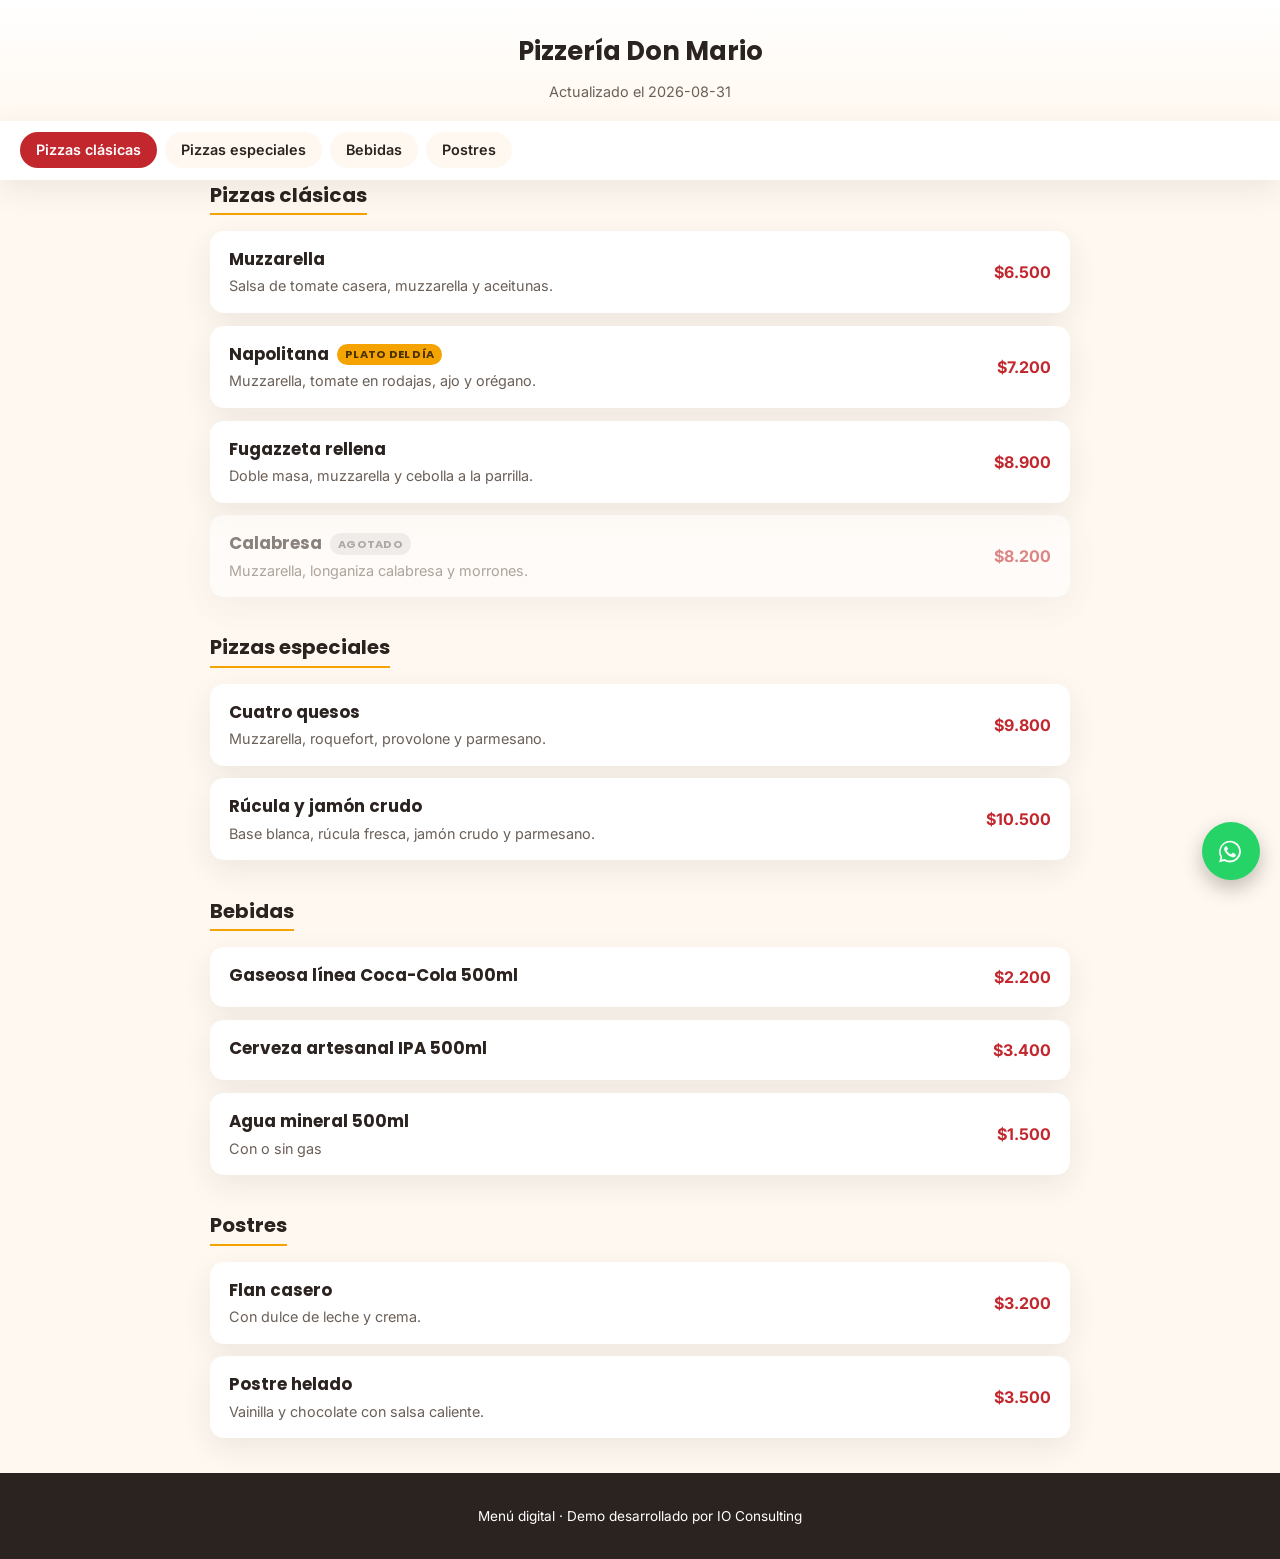
==== index.html @ 49fc43c4 "Menú QR demo: Pizzería Don Mario (menú público + panel de edición + generador de QR)" ====
<!DOCTYPE html>
<html lang="es">
<head>
<meta charset="UTF-8">
<meta name="viewport" content="width=device-width, initial-scale=1.0">
<title>Menú — Pizzería Don Mario</title>
<meta name="description" content="Menú digital de Pizzería Don Mario. Escaneá el QR de la mesa y pedí por WhatsApp.">
<meta name="theme-color" content="#c1272d">
<link rel="preconnect" href="https://fonts.googleapis.com">
<link rel="preconnect" href="https://fonts.gstatic.com" crossorigin>
<link href="https://fonts.googleapis.com/css2?family=Poppins:wght@600;700&family=Inter:wght@400;500;600&display=swap" rel="stylesheet">
<link rel="stylesheet" href="css/styles.css">
</head>
<body>

<header class="menu-header">
  <div class="container">
    <h1 id="nombreNegocio">Cargando menú...</h1>
    <p class="menu-updated">Actualizado el <span id="fechaActualizado">—</span></p>
  </div>
</header>

<nav class="category-nav" id="categoryNav" aria-label="Categorías del menú"></nav>

<main class="container">
  <div id="menuContent" aria-live="polite">
    <p class="loading">Cargando el menú…</p>
  </div>
</main>

<footer class="site-footer">
  <div class="container">
    <p>Menú digital · Demo desarrollado por IO Consulting</p>
  </div>
</footer>

<a id="whatsappFloat" class="whatsapp-float" href="#" target="_blank" rel="noopener" aria-label="Pedir por WhatsApp">
  <svg width="30" height="30" viewBox="0 0 24 24" fill="white" aria-hidden="true"><path d="M17.6 6.3A8.9 8.9 0 0 0 3.6 17l-1.1 4 4.1-1a8.9 8.9 0 0 0 4.4 1.2h0A8.9 8.9 0 0 0 20 12.9a8.8 8.8 0 0 0-2.4-6.6ZM11 19.6a7.4 7.4 0 0 1-3.8-1l-.3-.2-2.5.6.6-2.4-.2-.3a7.4 7.4 0 1 1 13.7-3.9A7.4 7.4 0 0 1 11 19.6Zm4.1-5.5c-.2-.1-1.3-.6-1.5-.7s-.3-.1-.5.1-.6.7-.8.9-.3.2-.5.1a6 6 0 0 1-1.8-1.1 6.7 6.7 0 0 1-1.2-1.5c-.1-.2 0-.4.1-.5l.4-.4.2-.4v-.4c0-.1-.5-1.2-.7-1.6s-.4-.4-.5-.4h-.4a.9.9 0 0 0-.6.3 2.6 2.6 0 0 0-.8 1.9 4.5 4.5 0 0 0 1 2.5 10.3 10.3 0 0 0 4 3.5c.5.2 1 .4 1.3.5a3.1 3.1 0 0 0 1.4.1 2.3 2.3 0 0 0 1.5-1.1 1.9 1.9 0 0 0 .1-1.1c-.1-.1-.2-.2-.4-.3Z"/></svg>
</a>

<script src="js/menu.js"></script>
</body>
</html>
---- css/styles.css ----
/* Variables de tema — cambiar esto alcanza para adaptar a otro rubro */
:root {
  --color-primary: #c1272d;
  --color-primary-dark: #8f1a1f;
  --color-secondary: #f4a300;
  --color-whatsapp: #25d366;
  --color-bg: #fff8f0;
  --color-bg-alt: #ffffff;
  --color-text: #2b2320;
  --color-text-light: #6b6058;
  --color-danger: #b3261e;
  --font-heading: 'Poppins', sans-serif;
  --font-body: 'Inter', system-ui, sans-serif;
  --radius: 14px;
  --shadow: 0 10px 30px rgba(43, 35, 32, 0.08);
  --max-width: 900px;
}

* { box-sizing: border-box; }

body {
  margin: 0;
  font-family: var(--font-body);
  color: var(--color-text);
  background: var(--color-bg);
  line-height: 1.5;
}

h1, h2, h3 { font-family: var(--font-heading); margin: 0 0 0.4em; }

.container { max-width: var(--max-width); margin: 0 auto; padding: 0 1.25rem; }

/* Header */
.menu-header {
  background: linear-gradient(180deg, var(--color-bg-alt), var(--color-bg));
  padding: 2rem 0 1.2rem;
  text-align: center;
  box-shadow: var(--shadow);
}
.menu-header h1 { font-size: 1.6rem; }
.menu-updated { color: var(--color-text-light); font-size: 0.9rem; margin: 0; }

/* Category nav */
.category-nav {
  position: sticky;
  top: 0;
  z-index: 20;
  background: var(--color-bg-alt);
  display: flex;
  gap: 0.5rem;
  overflow-x: auto;
  padding: 0.7rem 1.25rem;
  box-shadow: var(--shadow);
}
.category-nav a {
  flex: none;
  padding: 0.45rem 1rem;
  border-radius: 999px;
  background: var(--color-bg);
  color: var(--color-text);
  text-decoration: none;
  font-size: 0.9rem;
  font-weight: 600;
  white-space: nowrap;
}
.category-nav a.active { background: var(--color-primary); color: white; }

/* Menu content */
main { padding: 1.5rem 0 3rem; }
.category-block { margin-bottom: 2.2rem; scroll-margin-top: 4.5rem; }
.category-title {
  font-size: 1.25rem;
  border-bottom: 2px solid var(--color-secondary);
  display: inline-block;
  padding-bottom: 0.2rem;
  margin-bottom: 1rem;
}

.item-card {
  display: flex;
  justify-content: space-between;
  gap: 1rem;
  background: var(--color-bg-alt);
  border-radius: var(--radius);
  box-shadow: var(--shadow);
  padding: 1rem 1.2rem;
  margin-bottom: 0.8rem;
}
.item-card.agotado { opacity: 0.55; }
.item-info h3 { font-size: 1.05rem; margin-bottom: 0.2rem; display: flex; align-items: center; gap: 0.5rem; flex-wrap: wrap; }
.item-info p { margin: 0; color: var(--color-text-light); font-size: 0.9rem; }
.item-price { font-weight: 700; color: var(--color-primary); white-space: nowrap; align-self: center; }

.badge {
  font-size: 0.7rem;
  font-weight: 700;
  padding: 0.15rem 0.5rem;
  border-radius: 999px;
  text-transform: uppercase;
  letter-spacing: 0.02em;
}
.badge-destacado { background: var(--color-secondary); color: #4a3200; }
.badge-agotado { background: #e4e4e4; color: #6b6b6b; }

.loading { text-align: center; color: var(--color-text-light); padding: 2rem 0; }

/* Footer */
.site-footer { background: var(--color-text); color: white; padding: 1.2rem 0; text-align: center; font-size: 0.85rem; }

/* WhatsApp floating button */
.whatsapp-float {
  position: fixed;
  bottom: 1.25rem;
  right: 1.25rem;
  width: 58px;
  height: 58px;
  background: var(--color-whatsapp);
  border-radius: 50%;
  display: flex;
  align-items: center;
  justify-content: center;
  box-shadow: 0 8px 20px rgba(0,0,0,0.25);
  z-index: 30;
}

/* Buttons (admin) */
.btn {
  display: inline-flex;
  align-items: center;
  gap: 0.5rem;
  padding: 0.7rem 1.3rem;
  border-radius: 999px;
  font-weight: 600;
  text-decoration: none;
  border: none;
  cursor: pointer;
  font-size: 0.95rem;
}
.btn-primary { background: var(--color-primary); color: white; }
.btn-whatsapp { background: var(--color-whatsapp); color: white; }
.btn-danger { background: transparent; color: var(--color-danger); border: 1px solid var(--color-danger); padding: 0.4rem 0.9rem; font-size: 0.85rem; }

/* Admin */
.admin-body { background: var(--color-bg); }
.admin-main { padding: 1.5rem 0 3rem; display: flex; flex-direction: column; gap: 1.5rem; }
.admin-panel {
  background: var(--color-bg-alt);
  border-radius: var(--radius);
  box-shadow: var(--shadow);
  padding: 1.4rem;
}
.admin-panel-note { background: #fff3e0; }
.admin-panel-header { display: flex; justify-content: space-between; align-items: center; flex-wrap: wrap; gap: 0.6rem; }
.admin-hint { color: var(--color-text-light); font-size: 0.9rem; }
.qr-box { display: flex; justify-content: center; padding: 1rem 0; }

.edit-row {
  display: grid;
  grid-template-columns: 1fr;
  gap: 0.6rem;
  border: 1px solid rgba(0,0,0,0.08);
  border-radius: 10px;
  padding: 1rem;
  margin-bottom: 0.8rem;
}
.edit-row input[type="text"], .edit-row input[type="number"], .edit-row select {
  width: 100%;
  padding: 0.5rem 0.6rem;
  border: 1px solid rgba(0,0,0,0.15);
  border-radius: 8px;
  font-family: inherit;
  font-size: 0.9rem;
}
.edit-row label { font-size: 0.8rem; font-weight: 600; color: var(--color-text-light); display: block; margin-bottom: 0.2rem; }
.edit-row-toggles { display: flex; gap: 1.2rem; align-items: center; flex-wrap: wrap; }
.edit-row-toggles label { display: flex; align-items: center; gap: 0.4rem; font-weight: 500; color: var(--color-text); }
.edit-row-footer { display: flex; justify-content: space-between; align-items: center; margin-top: 0.4rem; }
.category-heading-edit { font-weight: 700; margin: 1.2rem 0 0.4rem; }

@media (min-width: 640px) {
  .edit-row { grid-template-columns: 2fr 1fr; }
  .edit-row-toggles, .edit-row-footer { grid-column: 1 / -1; }
}
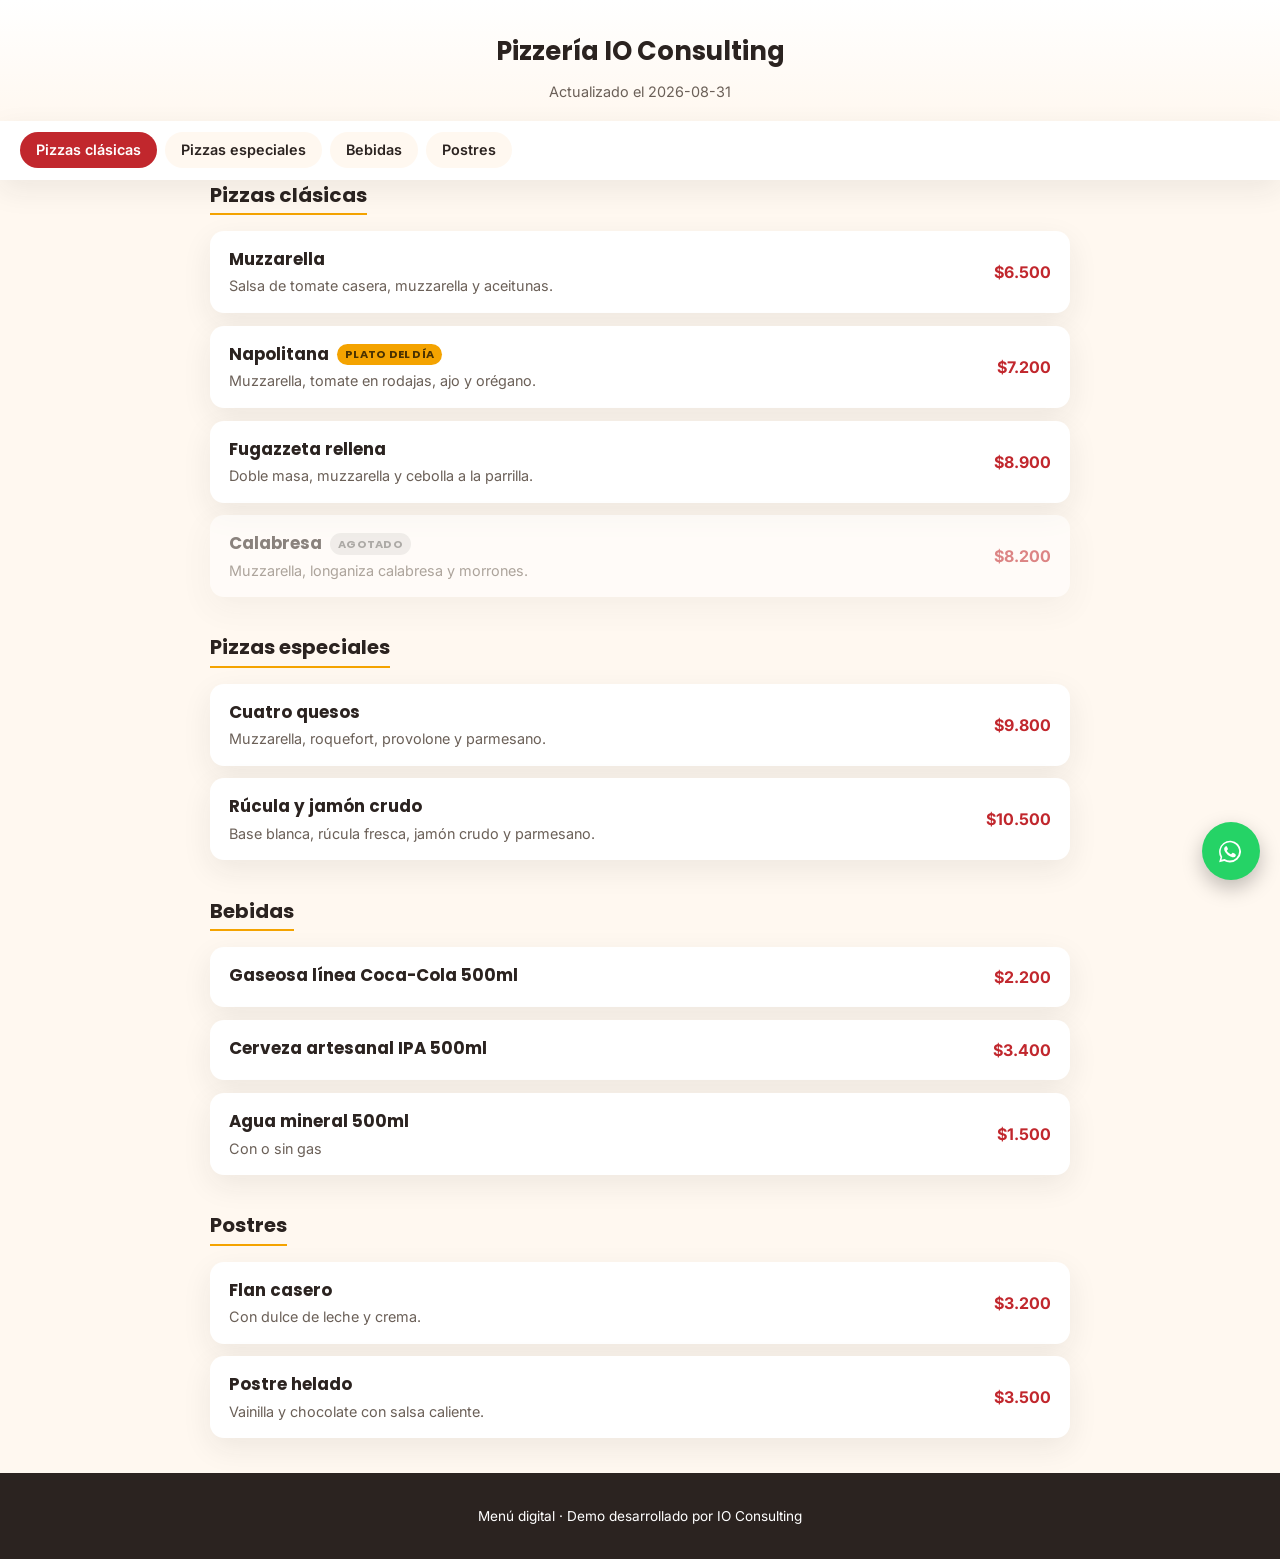
==== commit 4ffd4aaa: "Renombrar marca ficticia a Pizzería IO Consulting (evitar coincidencias con negocios reales)" ====
--- a/index.html
+++ b/index.html
@@ -3,8 +3,8 @@
 <head>
 <meta charset="UTF-8">
 <meta name="viewport" content="width=device-width, initial-scale=1.0">
-<title>Menú — Pizzería Don Mario</title>
-<meta name="description" content="Menú digital de Pizzería Don Mario. Escaneá el QR de la mesa y pedí por WhatsApp.">
+<title>Menú — Pizzería IO Consulting</title>
+<meta name="description" content="Menú digital de Pizzería IO Consulting. Escaneá el QR de la mesa y pedí por WhatsApp.">
 <meta name="theme-color" content="#c1272d">
 <link rel="preconnect" href="https://fonts.googleapis.com">
 <link rel="preconnect" href="https://fonts.gstatic.com" crossorigin>
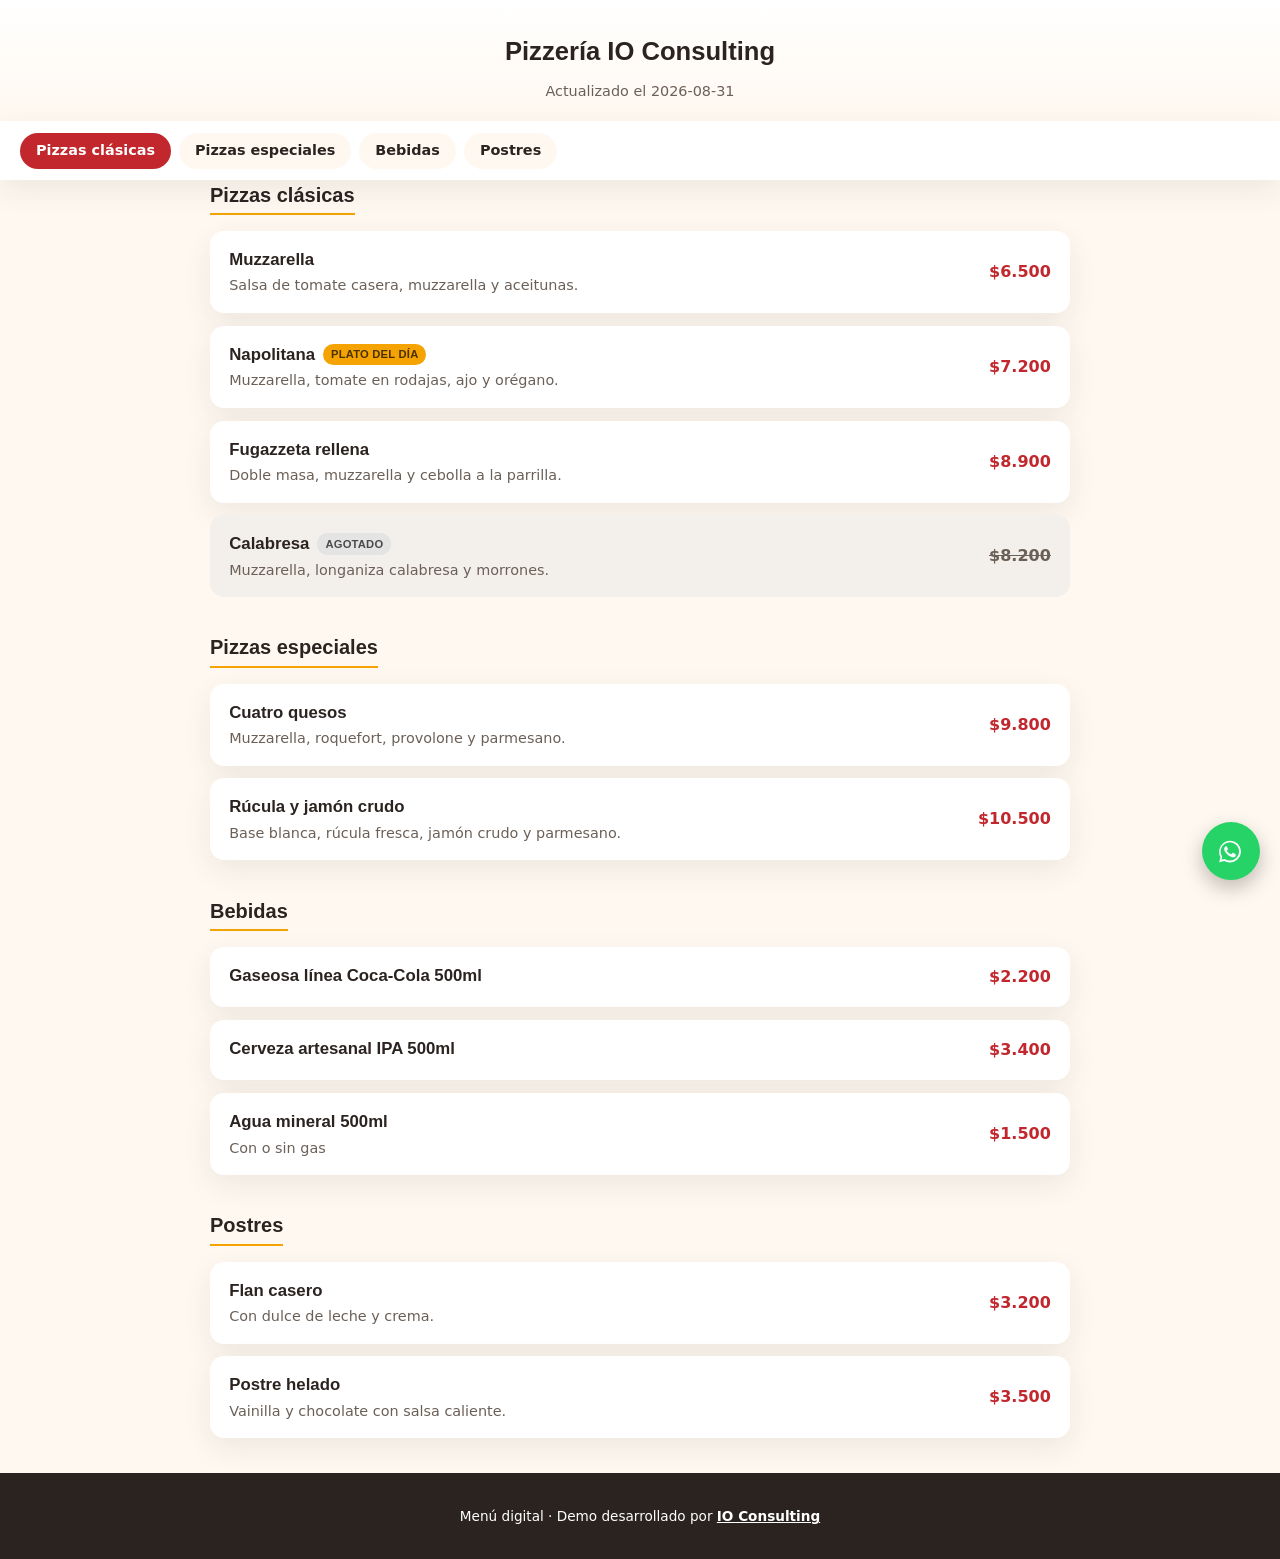
==== commit a75dc21c: "Auditoría: XSS del menú, CSP, accesibilidad y metadatos para compartir - menu.js: los platos se arma" ====
--- a/index.html
+++ b/index.html
@@ -6,6 +6,19 @@
 <title>Menú — Pizzería IO Consulting</title>
 <meta name="description" content="Menú digital de Pizzería IO Consulting. Escaneá el QR de la mesa y pedí por WhatsApp.">
 <meta name="theme-color" content="#c1272d">
+<meta http-equiv="Content-Security-Policy" content="default-src 'self'; script-src 'self'; style-src 'self' https://fonts.googleapis.com; font-src https://fonts.gstatic.com; img-src 'self' data:; connect-src 'self'; base-uri 'self'; form-action 'none'">
+<link rel="canonical" href="https://ioconsultingarg.github.io/menu-qr-demo/">
+<link rel="icon" href="assets/favicon.svg" type="image/svg+xml">
+<meta property="og:type" content="website">
+<meta property="og:locale" content="es_AR">
+<meta property="og:url" content="https://ioconsultingarg.github.io/menu-qr-demo/">
+<meta property="og:title" content="Menú digital por QR — Demo de IO Consulting">
+<meta property="og:description" content="El QR de la mesa no cambia; los precios y los platos sí, sin reimprimir la carta.">
+<meta property="og:image" content="https://ioconsultingarg.github.io/menu-qr-demo/assets/og.png">
+<meta property="og:image:width" content="1200">
+<meta property="og:image:height" content="630">
+<meta name="twitter:card" content="summary_large_image">
+<meta name="twitter:image" content="https://ioconsultingarg.github.io/menu-qr-demo/assets/og.png">
 <link rel="preconnect" href="https://fonts.googleapis.com">
 <link rel="preconnect" href="https://fonts.gstatic.com" crossorigin>
 <link href="https://fonts.googleapis.com/css2?family=Poppins:wght@600;700&family=Inter:wght@400;500;600&display=swap" rel="stylesheet">
@@ -15,7 +28,7 @@
 
 <header class="menu-header">
   <div class="container">
-    <h1 id="nombreNegocio">Cargando menú...</h1>
+    <h1 id="nombreNegocio">Pizzería IO Consulting</h1>
     <p class="menu-updated">Actualizado el <span id="fechaActualizado">—</span></p>
   </div>
 </header>
@@ -30,7 +43,7 @@
 
 <footer class="site-footer">
   <div class="container">
-    <p>Menú digital · Demo desarrollado por IO Consulting</p>
+    <p>Menú digital · Demo desarrollado por <a href="https://ioconsulting.com.ar" target="_blank" rel="noopener">IO Consulting</a></p>
   </div>
 </footer>
 
--- a/css/styles.css
+++ b/css/styles.css
@@ -1,4 +1,4 @@
-/* Variables de tema — cambiar esto alcanza para adaptar a otro rubro */
+/* Variables de tema */
 :root {
   --color-primary: #c1272d;
   --color-primary-dark: #8f1a1f;
@@ -86,7 +86,8 @@
   padding: 1rem 1.2rem;
   margin-bottom: 0.8rem;
 }
-.item-card.agotado { opacity: 0.55; }
+.item-card.agotado { background: #f3efea; box-shadow: none; }
+.item-card.agotado .item-price { color: var(--color-text-light); text-decoration: line-through; }
 .item-info h3 { font-size: 1.05rem; margin-bottom: 0.2rem; display: flex; align-items: center; gap: 0.5rem; flex-wrap: wrap; }
 .item-info p { margin: 0; color: var(--color-text-light); font-size: 0.9rem; }
 .item-price { font-weight: 700; color: var(--color-primary); white-space: nowrap; align-self: center; }
@@ -100,12 +101,13 @@
   letter-spacing: 0.02em;
 }
 .badge-destacado { background: var(--color-secondary); color: #4a3200; }
-.badge-agotado { background: #e4e4e4; color: #6b6b6b; }
+.badge-agotado { background: #e4e4e4; color: #4a4a4a; }
 
 .loading { text-align: center; color: var(--color-text-light); padding: 2rem 0; }
 
 /* Footer */
 .site-footer { background: var(--color-text); color: white; padding: 1.2rem 0; text-align: center; font-size: 0.85rem; }
+.site-footer a { color: white; font-weight: 600; }
 
 /* WhatsApp floating button */
 .whatsapp-float {
@@ -137,7 +139,7 @@
   font-size: 0.95rem;
 }
 .btn-primary { background: var(--color-primary); color: white; }
-.btn-whatsapp { background: var(--color-whatsapp); color: white; }
+.btn-whatsapp { background: #0f7a40; color: white; }
 .btn-danger { background: transparent; color: var(--color-danger); border: 1px solid var(--color-danger); padding: 0.4rem 0.9rem; font-size: 0.85rem; }
 
 /* Admin */
@@ -172,6 +174,11 @@
   font-size: 0.9rem;
 }
 .edit-row label { font-size: 0.8rem; font-weight: 600; color: var(--color-text-light); display: block; margin-bottom: 0.2rem; }
+.edit-row label > input[type="text"], .edit-row label > input[type="number"] { margin-top: 0.2rem; }
+.edit-row-full { grid-column: 1 / -1; }
+.admin-add { display: flex; align-items: center; gap: 0.6rem; flex-wrap: wrap; }
+.admin-add label { font-size: 0.85rem; font-weight: 600; color: var(--color-text-light); }
+.admin-add select { padding: 0.55rem 0.6rem; border: 1px solid rgba(0,0,0,0.15); border-radius: 8px; font-family: inherit; font-size: 0.9rem; background: white; }
 .edit-row-toggles { display: flex; gap: 1.2rem; align-items: center; flex-wrap: wrap; }
 .edit-row-toggles label { display: flex; align-items: center; gap: 0.4rem; font-weight: 500; color: var(--color-text); }
 .edit-row-footer { display: flex; justify-content: space-between; align-items: center; margin-top: 0.4rem; }
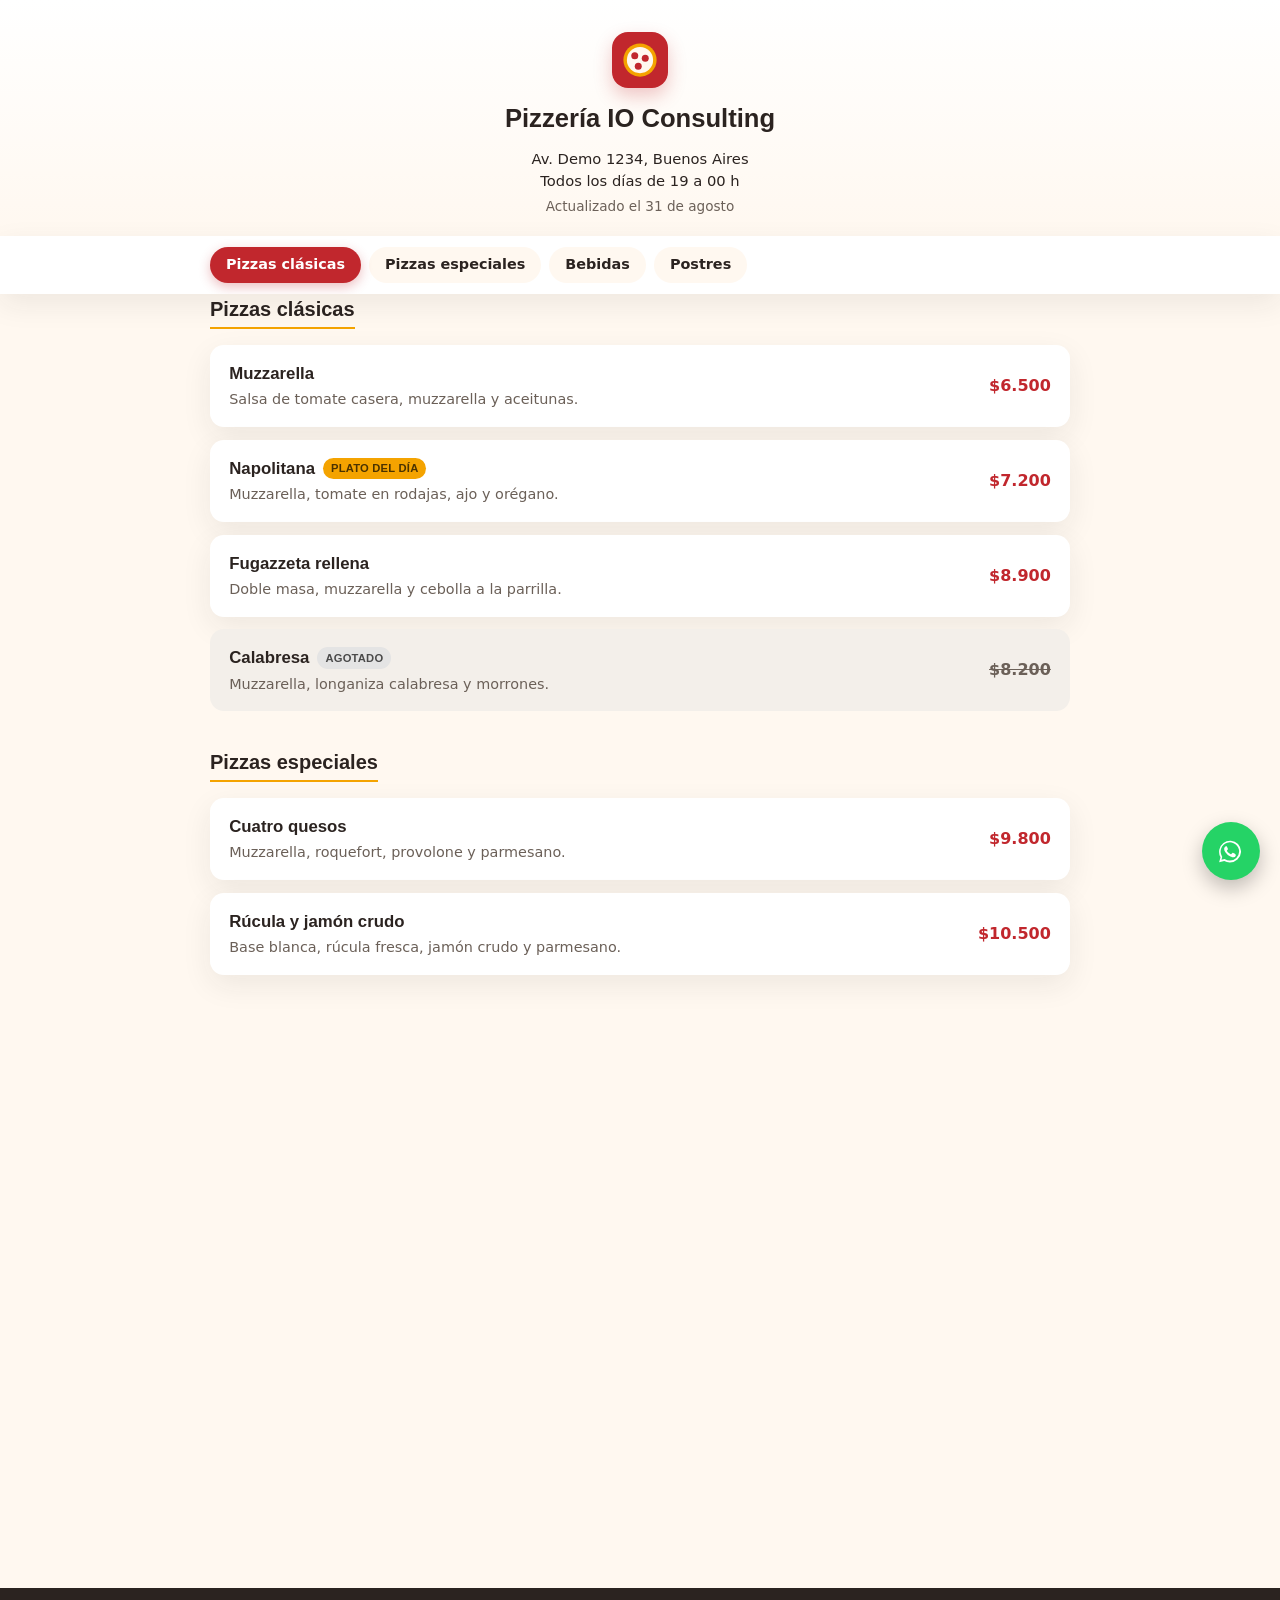
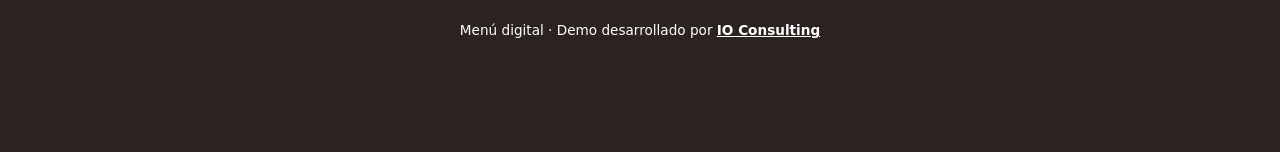
==== commit 49b7480a: "Menú: categoría activa que se desliza, entrada escalonada y encabezado con identidad - La pastilla d" ====
--- a/index.html
+++ b/index.html
@@ -28,7 +28,9 @@
 
 <header class="menu-header">
   <div class="container">
+    <img class="menu-logo" src="assets/favicon.svg" alt="" width="56" height="56">
     <h1 id="nombreNegocio">Pizzería IO Consulting</h1>
+    <p class="menu-meta" id="datosNegocio" hidden></p>
     <p class="menu-updated">Actualizado el <span id="fechaActualizado">—</span></p>
   </div>
 </header>
@@ -41,7 +43,7 @@
   </div>
 </main>
 
-<footer class="site-footer">
+<footer class="site-footer site-footer--flotante">
   <div class="container">
     <p>Menú digital · Demo desarrollado por <a href="https://ioconsulting.com.ar" target="_blank" rel="noopener">IO Consulting</a></p>
   </div>
--- a/css/styles.css
+++ b/css/styles.css
@@ -14,6 +14,18 @@
   --radius: 14px;
   --shadow: 0 10px 30px rgba(43, 35, 32, 0.08);
   --max-width: 900px;
+  --ease-fluid: cubic-bezier(0.23, 1, 0.32, 1);
+}
+
+/* Movimiento: solo transform y opacity, y todo se apaga con "reducir movimiento" (al final del archivo) */
+@keyframes entra-fila {
+  from { opacity: 0; transform: translateY(12px); }
+}
+@keyframes entra-escala {
+  from { opacity: 0; transform: scale(0.7); }
+}
+@media (prefers-reduced-motion: no-preference) {
+  html { scroll-behavior: smooth; }
 }
 
 * { box-sizing: border-box; }
@@ -38,7 +50,10 @@
   box-shadow: var(--shadow);
 }
 .menu-header h1 { font-size: 1.6rem; }
-.menu-updated { color: var(--color-text-light); font-size: 0.9rem; margin: 0; }
+.menu-logo { display: block; margin: 0 auto 0.7rem; border-radius: 16px; box-shadow: 0 8px 18px rgba(193, 39, 45, 0.25); }
+.menu-meta { color: var(--color-text); font-size: 0.92rem; font-weight: 500; margin: 0 0 0.25rem; }
+.menu-meta span { display: block; }
+.menu-updated { color: var(--color-text-light); font-size: 0.85rem; margin: 0; }
 
 /* Category nav */
 .category-nav {
@@ -49,21 +64,48 @@
   display: flex;
   gap: 0.5rem;
   overflow-x: auto;
-  padding: 0.7rem 1.25rem;
-  box-shadow: var(--shadow);
-}
+  scrollbar-width: none;
+  /* en pantallas anchas las categorías se alinean con el contenido, no con el borde */
+  padding: 0.7rem max(1.25rem, calc((100% - var(--max-width)) / 2 + 1.25rem));
+  box-shadow: var(--shadow);
+}
+.category-nav::-webkit-scrollbar { display: none; }
 .category-nav a {
+  position: relative;
   flex: none;
   padding: 0.45rem 1rem;
   border-radius: 999px;
-  background: var(--color-bg);
   color: var(--color-text);
   text-decoration: none;
   font-size: 0.9rem;
   font-weight: 600;
   white-space: nowrap;
-}
-.category-nav a.active { background: var(--color-primary); color: white; }
+  transition: color 200ms ease, transform 140ms var(--ease-fluid);
+}
+/* el fondo de cada categoría va por debajo de la pastilla activa, y el texto por encima */
+.category-nav a::before {
+  content: '';
+  position: absolute;
+  inset: 0;
+  z-index: -2;
+  border-radius: inherit;
+  background: var(--color-bg);
+}
+.category-nav a.active { color: white; }
+.category-nav a.active::before { background: transparent; }
+.category-nav a:active { transform: scale(0.96); }
+.category-indicator {
+  position: absolute;
+  top: 0;
+  left: 0;
+  z-index: -1;
+  border-radius: 999px;
+  background: var(--color-primary);
+  box-shadow: 0 4px 12px rgba(193, 39, 45, 0.3);
+}
+.category-nav.lista .category-indicator {
+  transition: transform 340ms var(--ease-fluid), width 340ms var(--ease-fluid);
+}
 
 /* Menu content */
 main { padding: 1.5rem 0 3rem; }
@@ -85,6 +127,19 @@
   box-shadow: var(--shadow);
   padding: 1rem 1.2rem;
   margin-bottom: 0.8rem;
+  transition: transform 200ms var(--ease-fluid), box-shadow 200ms ease;
+}
+@media (hover: hover) {
+  .item-card:not(.agotado):hover { transform: translateY(-2px); box-shadow: 0 14px 34px rgba(43, 35, 32, 0.12); }
+}
+
+/* Entrada de cada categoría: el título y después los platos, en escalera (--orden) */
+.category-block.espera .category-title,
+.category-block.espera .item-card { opacity: 0; }
+.category-block.entra .category-title { animation: entra-fila 420ms var(--ease-fluid) both; }
+.category-block.entra .item-card {
+  animation: entra-fila 480ms var(--ease-fluid) both;
+  animation-delay: calc(80ms + var(--orden, 0) * 55ms);
 }
 .item-card.agotado { background: #f3efea; box-shadow: none; }
 .item-card.agotado .item-price { color: var(--color-text-light); text-decoration: line-through; }
@@ -108,6 +163,8 @@
 /* Footer */
 .site-footer { background: var(--color-text); color: white; padding: 1.2rem 0; text-align: center; font-size: 0.85rem; }
 .site-footer a { color: white; font-weight: 600; }
+/* el botón de WhatsApp queda fijo abajo: el pie le deja lugar para que no tape el texto */
+.site-footer--flotante { padding-bottom: calc(1.2rem + 58px + 1.25rem + env(safe-area-inset-bottom, 0px)); }
 
 /* WhatsApp floating button */
 .whatsapp-float {
@@ -123,7 +180,21 @@
   justify-content: center;
   box-shadow: 0 8px 20px rgba(0,0,0,0.25);
   z-index: 30;
-}
+  bottom: calc(1.25rem + env(safe-area-inset-bottom, 0px));
+  transition: transform 160ms var(--ease-fluid), box-shadow 160ms ease;
+  animation: entra-escala 420ms var(--ease-fluid) 500ms both;
+}
+.whatsapp-float:active { transform: scale(0.93); }
+@media (hover: hover) {
+  .whatsapp-float:hover { transform: scale(1.06); box-shadow: 0 12px 26px rgba(0,0,0,0.3); }
+}
+
+/* Encabezado: el logo y el nombre entran una sola vez, al abrir el menú */
+.menu-logo { animation: entra-escala 520ms var(--ease-fluid) both; }
+.menu-header h1, .menu-meta, .menu-updated { animation: entra-fila 480ms var(--ease-fluid) both; }
+.menu-header h1 { animation-delay: 90ms; }
+.menu-meta { animation-delay: 150ms; }
+.menu-updated { animation-delay: 200ms; }
 
 /* Buttons (admin) */
 .btn {
@@ -137,6 +208,11 @@
   border: none;
   cursor: pointer;
   font-size: 0.95rem;
+  transition: transform 140ms var(--ease-fluid), filter 160ms ease;
+}
+.btn:active { transform: scale(0.97); }
+@media (hover: hover) {
+  .btn:hover { filter: brightness(1.08); }
 }
 .btn-primary { background: var(--color-primary); color: white; }
 .btn-whatsapp { background: #0f7a40; color: white; }
@@ -188,3 +264,15 @@
   .edit-row { grid-template-columns: 2fr 1fr; }
   .edit-row-toggles, .edit-row-footer { grid-column: 1 / -1; }
 }
+
+@media (prefers-reduced-motion: reduce) {
+  *,
+  *::before,
+  *::after {
+    animation-duration: 0.01ms !important;
+    animation-delay: 0ms !important;
+    animation-iteration-count: 1 !important;
+    transition-duration: 0.01ms !important;
+    scroll-behavior: auto !important;
+  }
+}
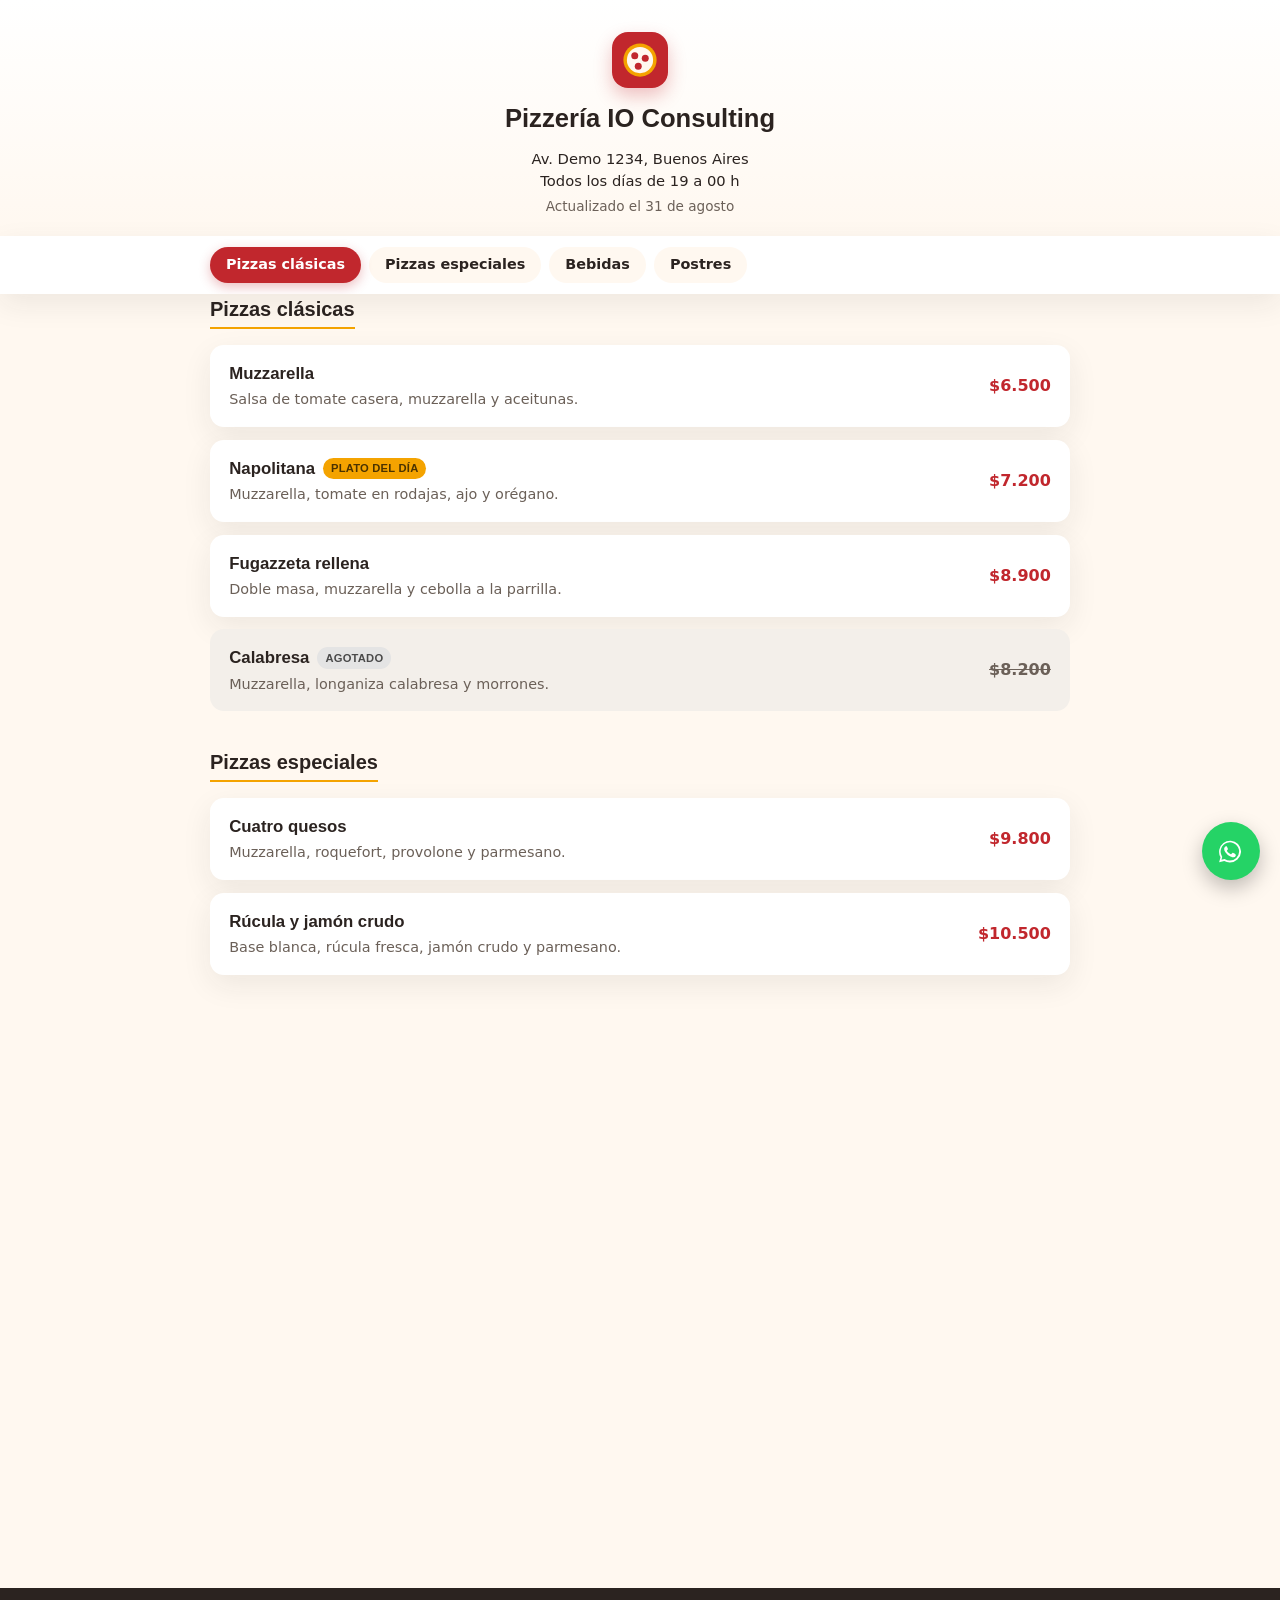
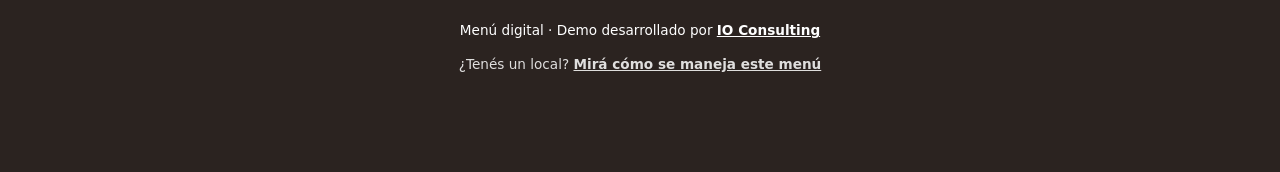
==== commit 77242b46: "Panel del dueño: vista previa en vivo, "probalo con tu negocio" y cierre por WhatsApp - Teléfono con" ====
--- a/index.html
+++ b/index.html
@@ -28,7 +28,8 @@
 
 <header class="menu-header">
   <div class="container">
-    <img class="menu-logo" src="assets/favicon.svg" alt="" width="56" height="56">
+    <img class="menu-logo" id="logoNegocio" src="assets/favicon.svg" alt="" width="56" height="56">
+    <div class="menu-logo menu-monograma" id="monogramaNegocio" aria-hidden="true" hidden></div>
     <h1 id="nombreNegocio">Pizzería IO Consulting</h1>
     <p class="menu-meta" id="datosNegocio" hidden></p>
     <p class="menu-updated">Actualizado el <span id="fechaActualizado">—</span></p>
@@ -46,6 +47,7 @@
 <footer class="site-footer site-footer--flotante">
   <div class="container">
     <p>Menú digital · Demo desarrollado por <a href="https://ioconsulting.com.ar" target="_blank" rel="noopener">IO Consulting</a></p>
+    <p class="footer-dueno">¿Tenés un local? <a href="admin.html">Mirá cómo se maneja este menú</a></p>
   </div>
 </footer>
 
--- a/css/styles.css
+++ b/css/styles.css
@@ -50,7 +50,7 @@
   box-shadow: var(--shadow);
 }
 .menu-header h1 { font-size: 1.6rem; }
-.menu-logo { display: block; margin: 0 auto 0.7rem; border-radius: 16px; box-shadow: 0 8px 18px rgba(193, 39, 45, 0.25); }
+.menu-logo { display: block; margin: 0 auto 0.7rem; border-radius: 16px; box-shadow: 0 8px 18px color-mix(in srgb, var(--color-primary) 28%, transparent); }
 .menu-meta { color: var(--color-text); font-size: 0.92rem; font-weight: 500; margin: 0 0 0.25rem; }
 .menu-meta span { display: block; }
 .menu-updated { color: var(--color-text-light); font-size: 0.85rem; margin: 0; }
@@ -101,7 +101,7 @@
   z-index: -1;
   border-radius: 999px;
   background: var(--color-primary);
-  box-shadow: 0 4px 12px rgba(193, 39, 45, 0.3);
+  box-shadow: 0 4px 12px color-mix(in srgb, var(--color-primary) 30%, transparent);
 }
 .category-nav.lista .category-indicator {
   transition: transform 340ms var(--ease-fluid), width 340ms var(--ease-fluid);
@@ -265,6 +265,169 @@
   .edit-row-toggles, .edit-row-footer { grid-column: 1 / -1; }
 }
 
+/* Monograma: el logo de un negocio que puso su propio nombre */
+.menu-monograma {
+  width: 56px;
+  height: 56px;
+  display: flex;
+  align-items: center;
+  justify-content: center;
+  background: var(--color-primary);
+  color: white;
+  font-family: var(--font-heading);
+  font-weight: 700;
+  font-size: 1.35rem;
+  letter-spacing: 0.02em;
+}
+.menu-monograma[hidden], .menu-logo[hidden] { display: none; }
+
+/* El plato que el dueño acaba de cambiar en el panel se marca un instante */
+@keyframes cambio {
+  0% { box-shadow: 0 0 0 3px var(--color-primary), var(--shadow); transform: scale(1.025); }
+  100% { box-shadow: 0 0 0 3px transparent, var(--shadow); transform: scale(1); }
+}
+.item-card.cambio { animation: cambio 900ms var(--ease-fluid) both; }
+
+.footer-dueno { margin: 0.6rem 0 0; opacity: 0.85; }
+
+/* Adentro del teléfono del panel: sin barra de scroll y sin el enlace que abriría el panel dentro de sí mismo */
+.en-vista-previa { scrollbar-width: none; }
+.en-vista-previa::-webkit-scrollbar { display: none; }
+.en-vista-previa .footer-dueno { display: none; }
+
+.sr-only {
+  position: absolute;
+  width: 1px;
+  height: 1px;
+  padding: 0;
+  margin: -1px;
+  overflow: hidden;
+  clip: rect(0, 0, 0, 0);
+  white-space: nowrap;
+  border: 0;
+}
+
+/* Panel del dueño: a la izquierda se cambia, a la derecha se ve */
+.container-wide { max-width: 1120px; }
+.admin-layout { padding: 1.5rem 1.25rem 3rem; display: grid; gap: 1.5rem; }
+.admin-col { display: flex; flex-direction: column; gap: 1.5rem; min-width: 0; }
+.admin-step {
+  margin: 0 0 0.3rem;
+  font-size: 0.72rem;
+  font-weight: 700;
+  letter-spacing: 0.08em;
+  text-transform: uppercase;
+  color: var(--color-primary);
+}
+.admin-hint-chica { font-size: 0.8rem; margin-bottom: 0; }
+.admin-field { display: block; margin-top: 1rem; font-size: 0.85rem; font-weight: 600; color: var(--color-text-light); }
+.admin-field input {
+  display: block;
+  width: 100%;
+  margin-top: 0.3rem;
+  padding: 0.75rem 0.9rem;
+  border: 1px solid rgba(0,0,0,0.18);
+  border-radius: 10px;
+  font-family: inherit;
+  font-size: 1.05rem;
+  font-weight: 600;
+  color: var(--color-text);
+}
+.admin-field input:focus-visible, .edit-row input:focus-visible, .admin-add select:focus-visible {
+  outline: 2px solid var(--color-primary);
+  outline-offset: 1px;
+}
+
+.swatches { border: 0; padding: 0; margin: 1rem 0 0; display: flex; flex-wrap: wrap; align-items: center; gap: 0.6rem; }
+.swatches legend { padding: 0; margin-bottom: 0.4rem; font-size: 0.85rem; font-weight: 600; color: var(--color-text-light); }
+.swatch {
+  position: relative;
+  width: 40px;
+  height: 40px;
+  border-radius: 50%;
+  cursor: pointer;
+  transition: transform 160ms var(--ease-fluid);
+}
+.swatch input { position: absolute; inset: 0; width: 100%; height: 100%; margin: 0; opacity: 0; cursor: pointer; }
+.swatch:has(input:checked) { box-shadow: 0 0 0 3px var(--color-bg-alt), 0 0 0 5px var(--color-text); transform: scale(1.06); }
+.swatch:has(input:focus-visible) { outline: 2px solid var(--color-text); outline-offset: 5px; }
+.swatch:active { transform: scale(0.94); }
+.swatch--rojo { background: #c1272d; }
+.swatch--naranja { background: #b45309; }
+.swatch--verde { background: #0f7a40; }
+.swatch--azul { background: #1d4ed8; }
+.swatch--violeta { background: #6d28d9; }
+.swatch--grafito { background: #2b2320; }
+
+.palancas { margin: 0.9rem 0 0.4rem; padding: 0; list-style: none; display: grid; gap: 0.3rem; font-size: 0.9rem; color: var(--color-text-light); }
+.palancas strong { color: var(--color-text); }
+
+@keyframes fila-nueva {
+  from { opacity: 0; transform: translateY(-8px); background: color-mix(in srgb, var(--color-primary) 12%, transparent); }
+}
+.edit-row-nueva { animation: fila-nueva 600ms var(--ease-fluid) both; }
+
+.admin-cta { background: var(--color-text); color: white; text-align: center; padding: 2rem 1.4rem; }
+.admin-cta h2 { font-size: 1.5rem; }
+.admin-cta p { margin: 0.4rem auto 1.2rem; max-width: 44ch; opacity: 0.9; }
+.admin-cta .admin-hint { color: white; opacity: 0.7; margin: 0.9rem auto 0; }
+.btn-cta { background: #25d366; color: #06301a; font-size: 1.05rem; padding: 0.9rem 1.8rem; box-shadow: 0 10px 24px rgba(37, 211, 102, 0.3); }
+.btn-secondary { background: transparent; color: var(--color-text); border: 1px solid rgba(0,0,0,0.25); }
+
+.admin-detalle summary { cursor: pointer; font-weight: 600; font-size: 0.9rem; color: var(--color-text-light); }
+.admin-detalle p { font-size: 0.9rem; color: var(--color-text-light); }
+
+/* Teléfono con el menú en vivo */
+.preview { min-width: 0; }
+.preview-label { display: flex; align-items: center; justify-content: center; gap: 0.5rem; margin: 0 0 0.8rem; font-size: 0.85rem; font-weight: 600; color: var(--color-text-light); }
+@keyframes latido {
+  0%, 100% { opacity: 1; }
+  50% { opacity: 0.35; }
+}
+.preview-dot { width: 8px; height: 8px; border-radius: 50%; background: #0f7a40; animation: latido 1.8s ease-in-out infinite; }
+.phone {
+  width: min(100%, 340px);
+  height: 600px;
+  margin: 0 auto;
+  padding: 10px;
+  border-radius: 40px;
+  background: var(--color-text);
+  box-shadow: 0 30px 60px -20px rgba(43, 35, 32, 0.45), 0 0 0 1px rgba(255,255,255,0.08) inset;
+}
+.phone iframe { display: block; width: 100%; height: 100%; border: 0; border-radius: 30px; background: var(--color-bg); }
+
+@media (min-width: 900px) {
+  .admin-layout { grid-template-columns: minmax(0, 1fr) 360px; align-items: start; }
+  .preview { position: sticky; top: 1.25rem; }
+  .phone { height: min(680px, calc(100vh - 5rem)); }
+}
+/* en el celular el teléfono va arriba y queda fijo: lo que se toca abajo se ve cambiar arriba */
+@media (max-width: 899px) {
+  .preview { order: -1; position: sticky; top: 0; z-index: 10; margin: 0 -1.25rem; padding: 0.6rem 1.25rem; background: var(--color-bg); box-shadow: var(--shadow); }
+  .preview-label { margin-bottom: 0.5rem; }
+  .phone { height: 38vh; min-height: 250px; padding: 6px; border-radius: 26px; }
+  .phone iframe { border-radius: 20px; }
+}
+
+/* Avisos del panel: entran y salen por abajo */
+@keyframes aviso-entra {
+  from { opacity: 0; transform: translateY(12px); }
+}
+.avisos { position: fixed; inset-inline: 0; bottom: 1.25rem; z-index: 60; display: flex; flex-direction: column; align-items: center; gap: 0.5rem; padding: 0 1rem; pointer-events: none; }
+.aviso {
+  max-width: 28rem;
+  padding: 0.75rem 1.1rem;
+  border-radius: 12px;
+  background: var(--color-text);
+  color: white;
+  font-size: 0.9rem;
+  font-weight: 500;
+  box-shadow: 0 10px 28px rgba(0,0,0,0.25);
+  animation: aviso-entra 280ms var(--ease-fluid) both;
+  transition: opacity 240ms ease, transform 240ms var(--ease-fluid);
+}
+.aviso-sale { animation: none; opacity: 0; transform: translateY(12px); }
+
 @media (prefers-reduced-motion: reduce) {
   *,
   *::before,
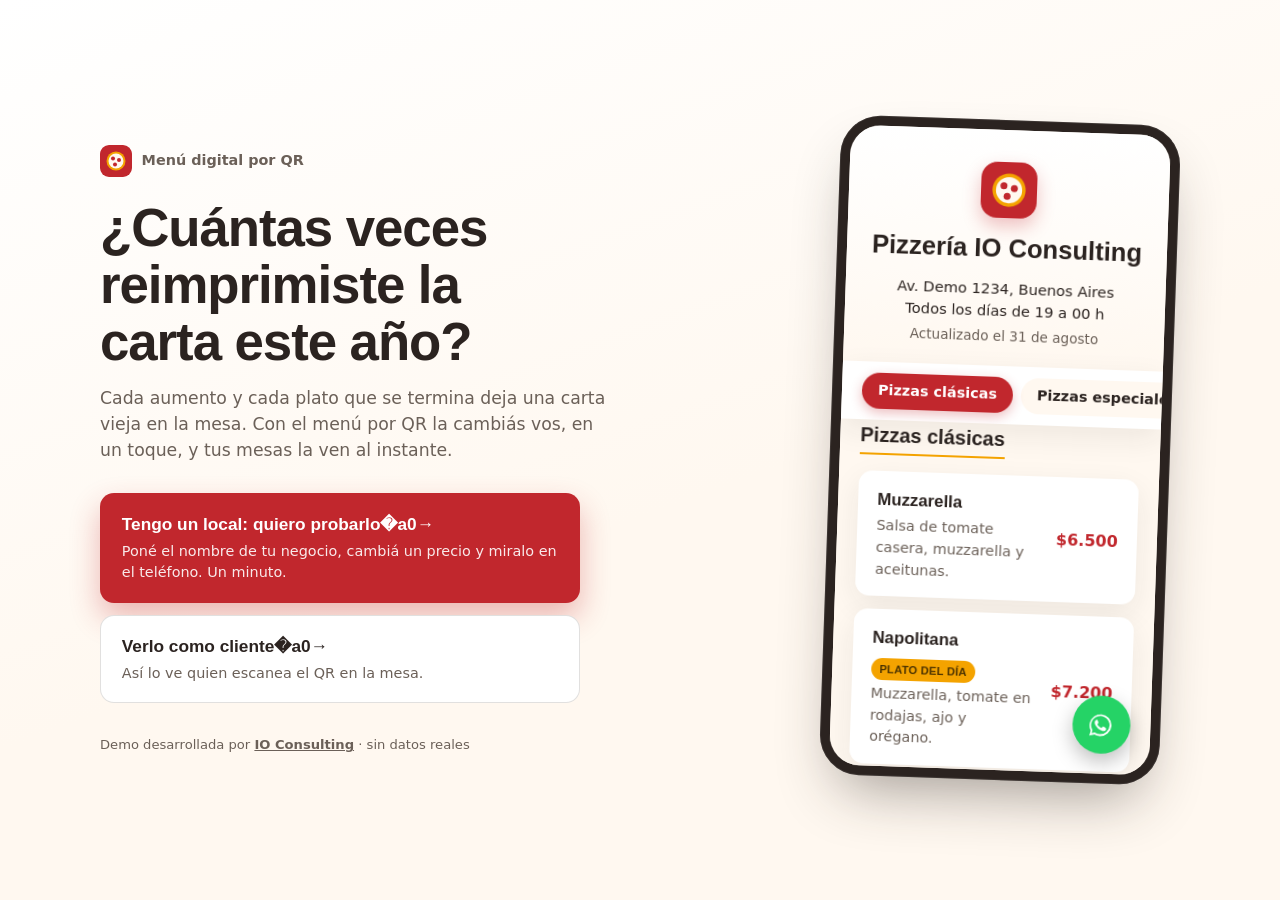
==== commit d265962c: "Entrada que nombra el problema y la cuenta de reimpresión del dueño - index.html pasa a ser la entra" ====
--- a/index.html
+++ b/index.html
@@ -3,17 +3,17 @@
 <head>
 <meta charset="UTF-8">
 <meta name="viewport" content="width=device-width, initial-scale=1.0">
-<title>Menú — Pizzería IO Consulting</title>
-<meta name="description" content="Menú digital de Pizzería IO Consulting. Escaneá el QR de la mesa y pedí por WhatsApp.">
+<title>Menú digital por QR — Demo de IO Consulting</title>
+<meta name="description" content="¿Cuántas veces reimprimiste la carta este año? Con el menú por QR cambiás un precio en un toque y tus mesas lo ven al instante. Probalo con tu local.">
 <meta name="theme-color" content="#c1272d">
-<meta http-equiv="Content-Security-Policy" content="default-src 'self'; script-src 'self'; style-src 'self' https://fonts.googleapis.com; font-src https://fonts.gstatic.com; img-src 'self' data:; connect-src 'self'; base-uri 'self'; form-action 'none'">
+<meta http-equiv="Content-Security-Policy" content="default-src 'self'; style-src 'self' https://fonts.googleapis.com; font-src https://fonts.gstatic.com; img-src 'self' data:; base-uri 'self'; form-action 'none'">
 <link rel="canonical" href="https://ioconsultingarg.github.io/menu-qr-demo/">
 <link rel="icon" href="assets/favicon.svg" type="image/svg+xml">
 <meta property="og:type" content="website">
 <meta property="og:locale" content="es_AR">
 <meta property="og:url" content="https://ioconsultingarg.github.io/menu-qr-demo/">
-<meta property="og:title" content="Menú digital por QR — Demo de IO Consulting">
-<meta property="og:description" content="El QR de la mesa no cambia; los precios y los platos sí, sin reimprimir la carta.">
+<meta property="og:title" content="¿Cuántas veces reimprimiste la carta este año?">
+<meta property="og:description" content="Con el menú por QR cambiás un precio en un toque y tus mesas lo ven al instante. Probalo con tu local.">
 <meta property="og:image" content="https://ioconsultingarg.github.io/menu-qr-demo/assets/og.png">
 <meta property="og:image:width" content="1200">
 <meta property="og:image:height" content="630">
@@ -24,37 +24,39 @@
 <link href="https://fonts.googleapis.com/css2?family=Poppins:wght@600;700&family=Inter:wght@400;500;600&display=swap" rel="stylesheet">
 <link rel="stylesheet" href="css/styles.css">
 </head>
-<body>
+<body class="entrada-body">
 
-<header class="menu-header">
-  <div class="container">
-    <img class="menu-logo" id="logoNegocio" src="assets/favicon.svg" alt="" width="56" height="56">
-    <div class="menu-logo menu-monograma" id="monogramaNegocio" aria-hidden="true" hidden></div>
-    <h1 id="nombreNegocio">Pizzería IO Consulting</h1>
-    <p class="menu-meta" id="datosNegocio" hidden></p>
-    <p class="menu-updated">Actualizado el <span id="fechaActualizado">—</span></p>
+<main class="container container-wide entrada">
+
+  <div class="entrada-texto">
+    <p class="entrada-marca">
+      <img src="assets/favicon.svg" alt="" width="32" height="32">
+      Menú digital por QR
+    </p>
+    <h1>¿Cuántas veces reimprimiste la carta este año?</h1>
+    <p class="entrada-bajada">Cada aumento y cada plato que se termina deja una carta vieja en la mesa. Con el menú por QR la cambiás vos, en un toque, y tus mesas la ven al instante.</p>
+
+    <div class="puertas">
+      <a class="puerta puerta-principal" href="admin.html">
+        <span class="puerta-titulo">Tengo un local: quiero probarlo</span>
+        <span class="puerta-detalle">Poné el nombre de tu negocio, cambiá un precio y miralo en el teléfono. Un minuto.</span>
+      </a>
+      <a class="puerta" href="menu.html">
+        <span class="puerta-titulo">Verlo como cliente</span>
+        <span class="puerta-detalle">Así lo ve quien escanea el QR en la mesa.</span>
+      </a>
+    </div>
+
+    <p class="entrada-pie">Demo desarrollada por <a href="https://ioconsulting.com.ar" target="_blank" rel="noopener">IO Consulting</a> · sin datos reales</p>
   </div>
-</header>
 
-<nav class="category-nav" id="categoryNav" aria-label="Categorías del menú"></nav>
+  <div class="entrada-telefono">
+    <div class="phone">
+      <iframe src="menu.html" title="El menú de ejemplo, como se ve en un teléfono" loading="lazy"></iframe>
+    </div>
+  </div>
 
-<main class="container">
-  <div id="menuContent" aria-live="polite">
-    <p class="loading">Cargando el menú…</p>
-  </div>
 </main>
 
-<footer class="site-footer site-footer--flotante">
-  <div class="container">
-    <p>Menú digital · Demo desarrollado por <a href="https://ioconsulting.com.ar" target="_blank" rel="noopener">IO Consulting</a></p>
-    <p class="footer-dueno">¿Tenés un local? <a href="admin.html">Mirá cómo se maneja este menú</a></p>
-  </div>
-</footer>
-
-<a id="whatsappFloat" class="whatsapp-float" href="#" target="_blank" rel="noopener" aria-label="Pedir por WhatsApp">
-  <svg width="30" height="30" viewBox="0 0 24 24" fill="white" aria-hidden="true"><path d="M17.6 6.3A8.9 8.9 0 0 0 3.6 17l-1.1 4 4.1-1a8.9 8.9 0 0 0 4.4 1.2h0A8.9 8.9 0 0 0 20 12.9a8.8 8.8 0 0 0-2.4-6.6ZM11 19.6a7.4 7.4 0 0 1-3.8-1l-.3-.2-2.5.6.6-2.4-.2-.3a7.4 7.4 0 1 1 13.7-3.9A7.4 7.4 0 0 1 11 19.6Zm4.1-5.5c-.2-.1-1.3-.6-1.5-.7s-.3-.1-.5.1-.6.7-.8.9-.3.2-.5.1a6 6 0 0 1-1.8-1.1 6.7 6.7 0 0 1-1.2-1.5c-.1-.2 0-.4.1-.5l.4-.4.2-.4v-.4c0-.1-.5-1.2-.7-1.6s-.4-.4-.5-.4h-.4a.9.9 0 0 0-.6.3 2.6 2.6 0 0 0-.8 1.9 4.5 4.5 0 0 0 1 2.5 10.3 10.3 0 0 0 4 3.5c.5.2 1 .4 1.3.5a3.1 3.1 0 0 0 1.4.1 2.3 2.3 0 0 0 1.5-1.1 1.9 1.9 0 0 0 .1-1.1c-.1-.1-.2-.2-.4-.3Z"/></svg>
-</a>
-
-<script src="js/menu.js"></script>
 </body>
 </html>
--- a/css/styles.css
+++ b/css/styles.css
@@ -377,6 +377,70 @@
 .admin-detalle summary { cursor: pointer; font-weight: 600; font-size: 0.9rem; color: var(--color-text-light); }
 .admin-detalle p { font-size: 0.9rem; color: var(--color-text-light); }
 
+.menu-volver { margin: 0 0 0.6rem; font-size: 0.85rem; }
+.menu-volver a { color: var(--color-text-light); text-decoration: none; font-weight: 600; }
+.menu-volver a:hover { color: var(--color-text); }
+
+/* La cuenta del dueño: dos números suyos y el total */
+.cuenta { display: grid; gap: 0 1rem; }
+@media (min-width: 560px) {
+  .cuenta { grid-template-columns: 1fr 1fr; }
+}
+.cuenta-resultado {
+  margin: 1.2rem 0 0;
+  padding: 1rem 1.1rem;
+  border-radius: 12px;
+  background: var(--color-bg);
+  color: var(--color-text-light);
+  font-size: 0.95rem;
+  transition: background-color 240ms ease, color 240ms ease;
+}
+.cuenta-resultado.cuenta-lista { background: color-mix(in srgb, var(--color-primary) 9%, white); color: var(--color-text); font-size: 1.05rem; }
+.cuenta-resultado strong { font-family: var(--font-heading); font-size: 1.5rem; color: var(--color-primary); white-space: nowrap; }
+
+/* Entrada: el problema primero, y dos puertas */
+.entrada-body { min-height: 100vh; min-height: 100dvh; display: flex; background: linear-gradient(160deg, var(--color-bg-alt), var(--color-bg) 55%); }
+.entrada { width: 100%; display: grid; align-items: center; gap: 2.5rem; padding-top: 2.5rem; padding-bottom: 2.5rem; }
+.entrada-marca { display: flex; align-items: center; gap: 0.6rem; margin: 0 0 1.4rem; font-weight: 600; font-size: 0.9rem; color: var(--color-text-light); }
+.entrada-marca img { border-radius: 9px; }
+.entrada h1 { font-size: clamp(2rem, 6.2vw, 3.3rem); line-height: 1.08; letter-spacing: -0.02em; margin-bottom: 1rem; text-wrap: balance; }
+.entrada-bajada { margin: 0 0 1.8rem; max-width: 46ch; font-size: 1.08rem; color: var(--color-text-light); text-wrap: pretty; }
+.puertas { display: grid; gap: 0.8rem; max-width: 30rem; }
+.puerta {
+  display: block;
+  padding: 1.1rem 1.3rem;
+  border-radius: var(--radius);
+  background: var(--color-bg-alt);
+  border: 1px solid rgba(43, 35, 32, 0.14);
+  color: var(--color-text);
+  text-decoration: none;
+  transition: transform 160ms var(--ease-fluid), box-shadow 200ms ease, border-color 200ms ease;
+}
+.puerta-titulo { display: block; font-family: var(--font-heading); font-weight: 600; font-size: 1.08rem; }
+.puerta-titulo::after { content: ' a0→'; }
+.puerta-detalle { display: block; margin-top: 0.2rem; font-size: 0.9rem; color: var(--color-text-light); }
+.puerta-principal { background: var(--color-primary); border-color: transparent; color: white; box-shadow: 0 14px 30px color-mix(in srgb, var(--color-primary) 32%, transparent); }
+.puerta-principal .puerta-detalle { color: white; opacity: 0.9; }
+.puerta:active { transform: scale(0.98); }
+@media (hover: hover) {
+  .puerta:hover { transform: translateY(-2px); box-shadow: 0 16px 34px rgba(43, 35, 32, 0.14); border-color: rgba(43, 35, 32, 0.3); }
+  .puerta-principal:hover { box-shadow: 0 18px 38px color-mix(in srgb, var(--color-primary) 42%, transparent); border-color: transparent; }
+}
+.entrada-pie { margin: 2rem 0 0; font-size: 0.82rem; color: var(--color-text-light); }
+.entrada-pie a { color: inherit; font-weight: 600; }
+.entrada-telefono { display: none; }
+.entrada-marca, .entrada h1, .entrada-bajada, .puerta, .entrada-pie { animation: entra-fila 560ms var(--ease-fluid) both; }
+.entrada h1 { animation-delay: 70ms; }
+.entrada-bajada { animation-delay: 150ms; }
+.puerta-principal { animation-delay: 240ms; }
+.puerta:not(.puerta-principal) { animation-delay: 310ms; }
+.entrada-pie { animation-delay: 400ms; }
+@media (min-width: 900px) {
+  .entrada { grid-template-columns: minmax(0, 1.15fr) 360px; gap: 4rem; }
+  .entrada-telefono { display: block; animation: entra-fila 700ms var(--ease-fluid) 200ms both; }
+  .entrada-telefono .phone { height: min(660px, calc(100vh - 5rem)); transform: rotate(2deg); }
+}
+
 /* Teléfono con el menú en vivo */
 .preview { min-width: 0; }
 .preview-label { display: flex; align-items: center; justify-content: center; gap: 0.5rem; margin: 0 0 0.8rem; font-size: 0.85rem; font-weight: 600; color: var(--color-text-light); }
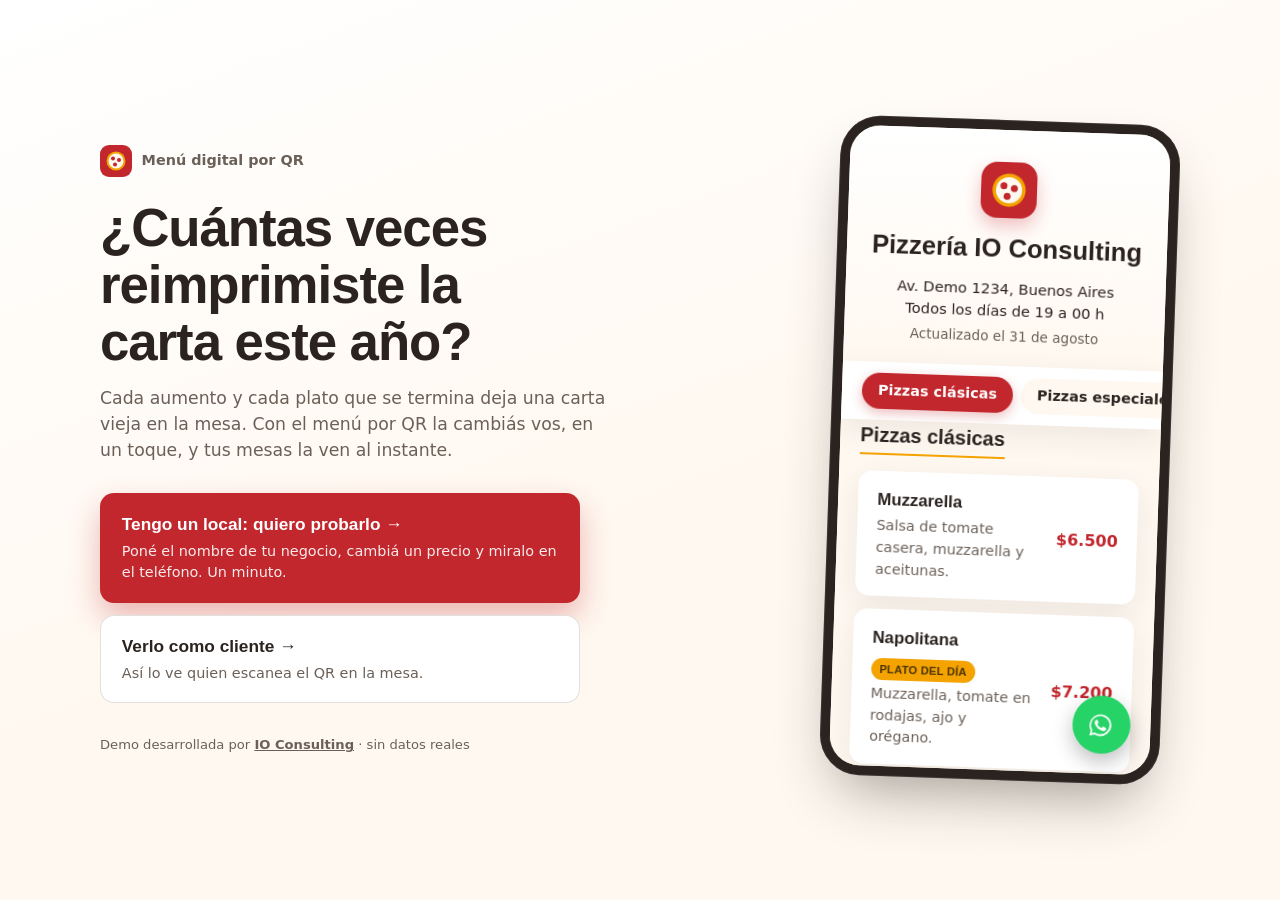
==== commit 8b674ada: "Versionar CSS y JS en los enlaces para que el navegador no mezcle una página nueva con estilos viejo" ====
--- a/index.html
+++ b/index.html
@@ -22,7 +22,7 @@
 <link rel="preconnect" href="https://fonts.googleapis.com">
 <link rel="preconnect" href="https://fonts.gstatic.com" crossorigin>
 <link href="https://fonts.googleapis.com/css2?family=Poppins:wght@600;700&family=Inter:wght@400;500;600&display=swap" rel="stylesheet">
-<link rel="stylesheet" href="css/styles.css">
+<link rel="stylesheet" href="css/styles.css?v=6">
 </head>
 <body class="entrada-body">
 
@@ -52,7 +52,7 @@
 
   <div class="entrada-telefono">
     <div class="phone">
-      <iframe src="menu.html" title="El menú de ejemplo, como se ve en un teléfono" loading="lazy"></iframe>
+      <iframe src="menu.html?v=6" title="El menú de ejemplo, como se ve en un teléfono" loading="lazy"></iframe>
     </div>
   </div>
 
--- a/css/styles.css
+++ b/css/styles.css
@@ -417,7 +417,7 @@
   transition: transform 160ms var(--ease-fluid), box-shadow 200ms ease, border-color 200ms ease;
 }
 .puerta-titulo { display: block; font-family: var(--font-heading); font-weight: 600; font-size: 1.08rem; }
-.puerta-titulo::after { content: ' a0→'; }
+.puerta-titulo::after { content: '\00a0→'; }
 .puerta-detalle { display: block; margin-top: 0.2rem; font-size: 0.9rem; color: var(--color-text-light); }
 .puerta-principal { background: var(--color-primary); border-color: transparent; color: white; box-shadow: 0 14px 30px color-mix(in srgb, var(--color-primary) 32%, transparent); }
 .puerta-principal .puerta-detalle { color: white; opacity: 0.9; }
